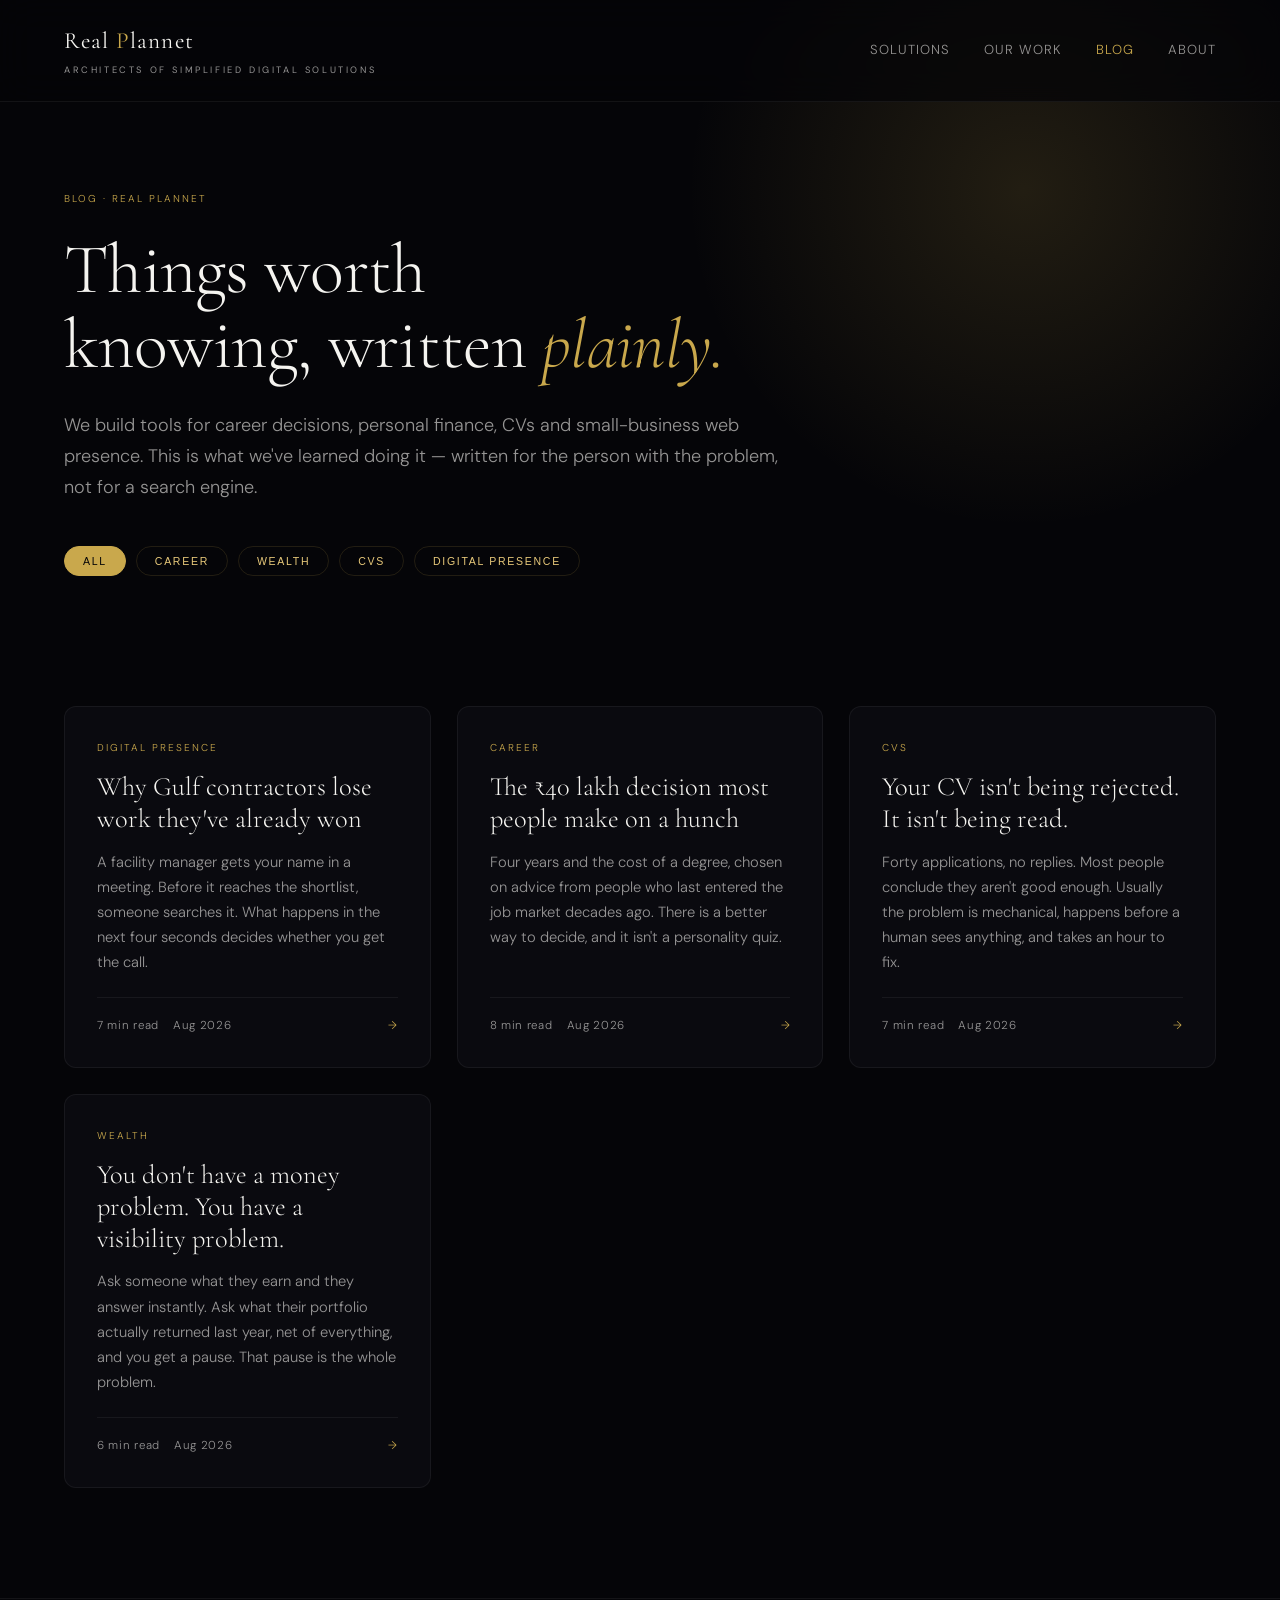
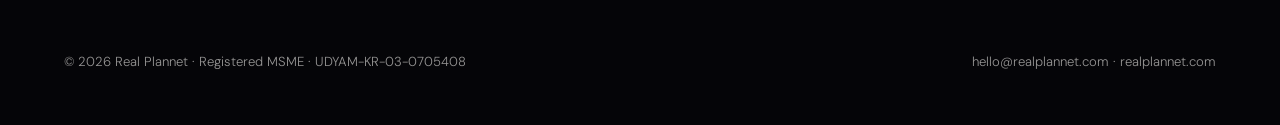
==== blog/index.html @ 3cfb834f "Add blog: 4 posts covering Career Blueprint, Wealth Compass, Make My CV and Digital Presence" ====
<!DOCTYPE html>
<html lang="en">
<head>
<meta charset="UTF-8">
<meta name="viewport" content="width=device-width, initial-scale=1.0">
<title>Blog — Real Plannet | Careers, Wealth, CVs &amp; Digital Presence</title>
<meta name="description" content="Practical writing on career decisions, personal finance clarity, recruiter-ready CVs, and getting a small business found online — from the studio behind Career Blueprint, Wealth Compass, Make My CV and Digital Presence.">
<link rel="canonical" href="https://realplannet.com/blog/">
<meta property="og:type" content="website">
<meta property="og:site_name" content="Real Plannet">
<meta property="og:title" content="Blog — Real Plannet">
<meta property="og:description" content="Practical writing on career decisions, personal finance, CVs and getting found online.">
<meta property="og:url" content="https://realplannet.com/blog/">
<meta property="og:image" content="https://realplannet.com/assets/icon-512.png">
<meta name="twitter:card" content="summary_large_image">
<meta name="twitter:title" content="Blog — Real Plannet">
<meta name="twitter:description" content="Practical writing on career decisions, personal finance, CVs and getting found online.">
<meta name="twitter:image" content="https://realplannet.com/assets/icon-512.png">
<link rel="icon" href="/favicon.ico">
<link rel="apple-touch-icon" href="/apple-touch-icon.png">
<link rel="preconnect" href="https://fonts.googleapis.com">
<link rel="preconnect" href="https://fonts.gstatic.com" crossorigin>
<link href="https://fonts.googleapis.com/css2?family=Cormorant+Garamond:ital,wght@0,300;0,400;0,600;1,300;1,400&family=DM+Sans:wght@300;400;500&display=swap" rel="stylesheet">
<link rel="stylesheet" href="/blog/blog.css">

<!-- ============================================================
     BLOG INDEX
     TO ADD A POST:
       1. Copy _TEMPLATE.html → your-slug.html, fill it in
       2. Add ONE <a class="card"> block below (newest first)
       3. Add the URL to /sitemap.xml
       4. Add it to the "blogPost" array in the JSON-LD at the
          bottom of this file
     See README.md in this folder for the full checklist.
     ============================================================ -->
</head>
<body>

<nav class="nav">
  <div class="wrap">
    <a href="/" class="brand">Real <span class="g">P</span>lannet<small>Architects of Simplified Digital Solutions</small></a>
    <div class="nav-links">
      <a href="/#solutions">Solutions</a>
      <a href="/work.html">Our Work</a>
      <a href="/blog/" class="active">Blog</a>
      <a href="/#about">About</a>
    </div>
  </div>
</nav>

<header class="hero">
  <div class="wrap">
    <span class="eyebrow">Blog · Real Plannet</span>
    <h1>Things worth<br>knowing, written <em>plainly.</em></h1>
    <p class="lede">We build tools for career decisions, personal finance, CVs and small-business web presence. This is what we've learned doing it — written for the person with the problem, not for a search engine.</p>

    <div class="cats">
      <button class="cat active" data-cat="all">All</button>
      <button class="cat" data-cat="career">Career</button>
      <button class="cat" data-cat="wealth">Wealth</button>
      <button class="cat" data-cat="cv">CVs</button>
      <button class="cat" data-cat="digital">Digital Presence</button>
    </div>
  </div>
</header>

<main class="wrap">
  <div class="posts" id="posts">

    <!-- ===== POST 1 ===== -->
    <a class="card" href="/blog/gulf-contractors-lose-work-online.html" data-cat="digital">
      <span class="card-tag">Digital Presence</span>
      <h2>Why Gulf contractors lose work they've already won</h2>
      <p>A facility manager gets your name in a meeting. Before it reaches the shortlist, someone searches it. What happens in the next four seconds decides whether you get the call.</p>
      <div class="card-meta"><span>7 min read</span><span>Aug 2026</span><span class="card-arrow">→</span></div>
    </a>

    <!-- ===== POST 2 ===== -->
    <a class="card" href="/blog/choosing-a-degree-without-guessing.html" data-cat="career">
      <span class="card-tag">Career</span>
      <h2>The ₹40 lakh decision most people make on a hunch</h2>
      <p>Four years and the cost of a degree, chosen on advice from people who last entered the job market decades ago. There is a better way to decide, and it isn't a personality quiz.</p>
      <div class="card-meta"><span>8 min read</span><span>Aug 2026</span><span class="card-arrow">→</span></div>
    </a>

    <!-- ===== POST 3 ===== -->
    <a class="card" href="/blog/your-cv-is-not-being-read.html" data-cat="cv">
      <span class="card-tag">CVs</span>
      <h2>Your CV isn't being rejected. It isn't being read.</h2>
      <p>Forty applications, no replies. Most people conclude they aren't good enough. Usually the problem is mechanical, happens before a human sees anything, and takes an hour to fix.</p>
      <div class="card-meta"><span>7 min read</span><span>Aug 2026</span><span class="card-arrow">→</span></div>
    </a>

    <!-- ===== POST 4 ===== -->
    <a class="card" href="/blog/you-dont-have-a-money-problem.html" data-cat="wealth">
      <span class="card-tag">Wealth</span>
      <h2>You don't have a money problem. You have a visibility problem.</h2>
      <p>Ask someone what they earn and they answer instantly. Ask what their portfolio actually returned last year, net of everything, and you get a pause. That pause is the whole problem.</p>
      <div class="card-meta"><span>6 min read</span><span>Aug 2026</span><span class="card-arrow">→</span></div>
    </a>

  </div>
</main>

<footer>
  <div class="wrap">
    <span>© 2026 Real Plannet · Registered MSME · UDYAM-KR-03-0705408</span>
    <span><a href="mailto:hello@realplannet.com">hello@realplannet.com</a> · <a href="/">realplannet.com</a></span>
  </div>
</footer>

<script>
// Category filter — no dependencies, no build step.
document.querySelectorAll('.cat').forEach(function(btn){
  btn.addEventListener('click', function(){
    var cat = btn.getAttribute('data-cat');
    document.querySelectorAll('.cat').forEach(function(b){ b.classList.remove('active'); });
    btn.classList.add('active');
    document.querySelectorAll('#posts .card').forEach(function(card){
      card.style.display = (cat === 'all' || card.getAttribute('data-cat') === cat) ? 'flex' : 'none';
    });
  });
});
</script>

<script type="application/ld+json">
{
  "@context":"https://schema.org",
  "@type":"Blog",
  "@id":"https://realplannet.com/blog/#blog",
  "name":"Real Plannet Blog",
  "url":"https://realplannet.com/blog/",
  "description":"Practical writing on career decisions, personal finance clarity, recruiter-ready CVs, and getting a small business found online.",
  "inLanguage":"en",
  "publisher":{
    "@type":"Organization",
    "@id":"https://realplannet.com/#organization",
    "name":"Real Plannet",
    "url":"https://realplannet.com/",
    "logo":{"@type":"ImageObject","url":"https://realplannet.com/assets/icon-512.png"}
  },
  "blogPost":[
    {
      "@type":"BlogPosting",
      "headline":"Why Gulf contractors lose work they've already won",
      "url":"https://realplannet.com/blog/gulf-contractors-lose-work-online.html",
      "datePublished":"2026-08-14",
      "author":{"@type":"Organization","name":"Real Plannet"}
    },
    {
      "@type":"BlogPosting",
      "headline":"The ₹40 lakh decision most people make on a hunch",
      "url":"https://realplannet.com/blog/choosing-a-degree-without-guessing.html",
      "datePublished":"2026-08-14",
      "author":{"@type":"Organization","name":"Real Plannet"}
    },
    {
      "@type":"BlogPosting",
      "headline":"Your CV isn't being rejected. It isn't being read.",
      "url":"https://realplannet.com/blog/your-cv-is-not-being-read.html",
      "datePublished":"2026-08-14",
      "author":{"@type":"Organization","name":"Real Plannet"}
    },
    {
      "@type":"BlogPosting",
      "headline":"You don't have a money problem. You have a visibility problem.",
      "url":"https://realplannet.com/blog/you-dont-have-a-money-problem.html",
      "datePublished":"2026-08-14",
      "author":{"@type":"Organization","name":"Real Plannet"}
    }
  ]
}
</script>

</body>
</html>
---- blog/blog.css ----
/* ============================================================
   REAL PLANNET — BLOG STYLESHEET
   Built to Brand Guidelines v1.0 (2026)

   Shared by every page in /blog/. Add a new post by copying
   _TEMPLATE.html — never redefine styles inside a post.

   Brand rules encoded here:
     01 Palette   — #050508 / #0a0a0f / #080d1a / #c9a84c / #f5f4f0
     02 Type      — Cormorant Garamond (display) + DM Sans (body)
     03 Logo      — gold "P" in "Plannet" only, never the whole word
     04 Buttons   — 100px pill, DM Sans 500 13px, 0.05em, 14px 30px
                    gold filled = primary (one per section)
                    gold ghost  = secondary
     05 Voice     — direct, specific, no hollow agency speak
   ============================================================ */

:root{
  --black:#050508;
  --deep:#0a0a0f;
  --navy:#080d1a;
  --gold:#c9a84c;
  --gold-light:#e8c97a;
  --gold-dim:rgba(201,168,76,0.15);
  --white:#f5f4f0;
  --white-dim:rgba(245,244,240,0.6);
  --white-faint:rgba(245,244,240,0.06);
  --font-display:'Cormorant Garamond', serif;
  --font-body:'DM Sans', sans-serif;
  --radius-card:12px;
  --radius-pill:100px;
}

*{margin:0;padding:0;box-sizing:border-box}
html{scroll-behavior:smooth}
body{
  background:var(--black);
  color:var(--white);
  font-family:var(--font-body);
  font-weight:300;
  line-height:1.7;
  -webkit-font-smoothing:antialiased;
  overflow-x:hidden;
}
a{color:inherit;text-decoration:none}
img{max-width:100%;display:block}
.wrap{width:min(1180px,90vw);margin:0 auto}
.wrap-narrow{width:min(760px,90vw);margin:0 auto}

/* ---------- nav ---------- */
.nav{
  position:fixed;top:0;left:0;right:0;z-index:100;
  padding:22px 0;background:rgba(5,5,8,0.72);
  backdrop-filter:blur(18px);border-bottom:1px solid var(--white-faint);
}
.nav .wrap{display:flex;align-items:center;justify-content:space-between;gap:24px}
/* Brand guide 03 — gold P only */
.brand{font-family:var(--font-display);font-size:1.45rem;font-weight:400;letter-spacing:.05em}
.brand .g{color:var(--gold)}
.brand small{
  display:block;font-family:var(--font-body);font-size:.58rem;
  letter-spacing:.28em;text-transform:uppercase;color:var(--white-dim);margin-top:2px
}
.nav-links{display:flex;gap:34px;font-size:.82rem;letter-spacing:.08em;text-transform:uppercase}
.nav-links a{color:var(--white-dim);transition:color .3s}
.nav-links a:hover,.nav-links a.active{color:var(--gold)}
@media(max-width:820px){.nav-links{display:none}}

/* ---------- shared: section label (brand guide 02) ---------- */
.eyebrow{
  display:block;font-size:10px;letter-spacing:.2em;
  text-transform:uppercase;color:var(--gold);margin-bottom:26px
}

/* ---------- blog index hero ---------- */
.hero{padding:190px 0 70px;position:relative;overflow:hidden}
.hero::after{
  content:'';position:absolute;top:-30%;right:-10%;width:60vw;height:60vw;
  background:radial-gradient(circle,var(--gold-dim) 0%,transparent 62%);
  pointer-events:none;
}
h1{
  font-family:var(--font-display);font-weight:300;
  font-size:clamp(2.6rem,6vw,4.4rem);line-height:1.06;letter-spacing:-.01em
}
h1 em{font-style:italic;color:var(--gold)}
.lede{
  max-width:62ch;margin-top:28px;color:var(--white-dim);
  font-size:clamp(1rem,1.5vw,1.13rem)
}

/* ---------- category filter ---------- */
.cats{display:flex;gap:10px;flex-wrap:wrap;margin:44px 0 0}
.cat{
  font-size:.66rem;letter-spacing:.16em;text-transform:uppercase;
  padding:8px 18px;border:1px solid var(--gold-dim);
  border-radius:var(--radius-pill);color:var(--gold-light);
  cursor:pointer;transition:background .3s,border-color .3s;background:transparent
}
.cat:hover{background:rgba(201,168,76,0.15)}
.cat.active{background:var(--gold);color:var(--black);border-color:var(--gold)}

/* ---------- post grid ---------- */
.posts{
  display:grid;grid-template-columns:repeat(auto-fill,minmax(330px,1fr));
  gap:26px;padding:60px 0 110px
}
.card{
  border:1px solid var(--white-faint);border-radius:var(--radius-card);
  background:var(--deep);padding:32px;
  display:flex;flex-direction:column;
  transition:border-color .35s,transform .35s
}
.card:hover{border-color:rgba(201,168,76,0.35);transform:translateY(-3px)}
.card-tag{
  font-size:10px;letter-spacing:.2em;text-transform:uppercase;
  color:var(--gold);margin-bottom:16px
}
.card h2{
  font-family:var(--font-display);font-weight:300;
  font-size:1.65rem;line-height:1.2;margin-bottom:14px
}
.card p{color:var(--white-dim);font-size:.92rem;flex-grow:1}
.card-meta{
  display:flex;gap:14px;margin-top:22px;padding-top:18px;
  border-top:1px solid var(--white-faint);
  font-size:.72rem;color:var(--white-dim);letter-spacing:.06em
}
.card-arrow{margin-left:auto;color:var(--gold)}

/* ---------- article ---------- */
.article{padding:170px 0 40px}
.article-head{border-bottom:1px solid var(--white-faint);padding-bottom:38px;margin-bottom:44px}
.article h1{font-size:clamp(2.1rem,4.6vw,3.4rem);line-height:1.12}
.article-meta{
  display:flex;gap:16px;flex-wrap:wrap;margin-top:24px;
  font-size:.76rem;color:var(--white-dim);letter-spacing:.06em
}
.article-body{padding-bottom:80px}
.article-body h2{
  font-family:var(--font-display);font-weight:300;font-size:2rem;
  line-height:1.2;margin:54px 0 18px
}
.article-body h3{
  font-family:var(--font-body);font-weight:500;font-size:1.02rem;
  letter-spacing:.02em;margin:36px 0 12px;color:var(--white)
}
.article-body p{color:var(--white-dim);margin-bottom:20px;font-size:1.02rem}
.article-body strong{color:var(--white);font-weight:400}
.article-body em{font-style:italic}
.article-body a:not(.btn):not(.visit){
  color:var(--gold);border-bottom:1px solid var(--gold-dim);
  transition:border-color .3s
}
.article-body a:not(.btn):not(.visit):hover{border-color:var(--gold)}
.article-body ul,.article-body ol{margin:0 0 22px 22px;color:var(--white-dim)}
.article-body li{margin-bottom:10px}
.article-body li::marker{color:var(--gold)}

/* pull quote */
.pull{
  border-left:2px solid var(--gold);background:var(--gold-dim);
  border-radius:0 var(--radius-card) var(--radius-card) 0;
  padding:26px 30px;margin:34px 0;
  font-family:var(--font-display);font-style:italic;
  font-size:1.35rem;font-weight:300;line-height:1.45;color:var(--white)
}

/* key-number callout */
.kpi{
  display:grid;grid-template-columns:repeat(auto-fit,minmax(140px,1fr));
  gap:14px;margin:34px 0
}
.kpi-cell{
  background:rgba(5,5,8,0.5);border:1px solid var(--white-faint);
  border-radius:var(--radius-card);padding:22px
}
.kpi-cell b{
  display:block;font-family:var(--font-display);font-size:2.2rem;
  font-weight:300;color:var(--gold);line-height:1
}
.kpi-cell span{
  display:block;margin-top:8px;font-size:.72rem;
  letter-spacing:.14em;text-transform:uppercase;color:var(--white-dim)
}

/* comparison table */
.article-body table{
  width:100%;border-collapse:collapse;margin:30px 0;font-size:.92rem
}
.article-body th{
  text-align:left;padding:13px 14px;border-bottom:1px solid var(--gold-dim);
  font-size:10px;letter-spacing:.16em;text-transform:uppercase;
  color:var(--gold);font-weight:500
}
.article-body td{
  padding:13px 14px;border-bottom:1px solid var(--white-faint);
  color:var(--white-dim);vertical-align:top
}

/* inline product CTA */
.product-cta{
  border:1px solid var(--white-faint);border-radius:var(--radius-card);
  background:var(--deep);padding:32px;margin:44px 0
}
.product-cta .eyebrow{margin-bottom:14px}
.product-cta h4{
  font-family:var(--font-display);font-size:1.6rem;
  font-weight:300;margin-bottom:12px
}
.product-cta p{color:var(--white-dim);font-size:.94rem;margin-bottom:22px}

/* Brand guide 04 — buttons */
.btn{
  display:inline-flex;align-items:center;gap:8px;
  padding:14px 30px;background:var(--gold);color:var(--black);
  font-family:var(--font-body);font-size:13px;font-weight:500;letter-spacing:.05em;
  border-radius:var(--radius-pill);border:none;
  transition:background .3s,box-shadow .3s
}
.btn:hover{background:var(--gold-light);box-shadow:0 0 24px rgba(201,168,76,0.35)}
.visit{
  display:inline-flex;align-items:center;gap:8px;
  padding:13px 30px;background:transparent;
  border:1px solid var(--gold);color:var(--gold);
  font-family:var(--font-body);font-size:13px;font-weight:400;letter-spacing:.05em;
  border-radius:var(--radius-pill);white-space:nowrap;transition:background .3s
}
.visit:hover{background:rgba(201,168,76,0.15)}

/* ---------- related / next ---------- */
.related{border-top:1px solid var(--white-faint);padding:60px 0 100px}
.related h3{
  font-family:var(--font-display);font-size:1.8rem;
  font-weight:300;margin-bottom:28px
}
.related-grid{display:grid;grid-template-columns:repeat(auto-fit,minmax(280px,1fr));gap:20px}

/* ---------- footer ---------- */
footer{
  border-top:1px solid var(--white-faint);padding:52px 0;
  font-size:.82rem;color:var(--white-dim)
}
footer .wrap{display:flex;justify-content:space-between;gap:24px;flex-wrap:wrap;align-items:center}
footer a:hover{color:var(--gold)}
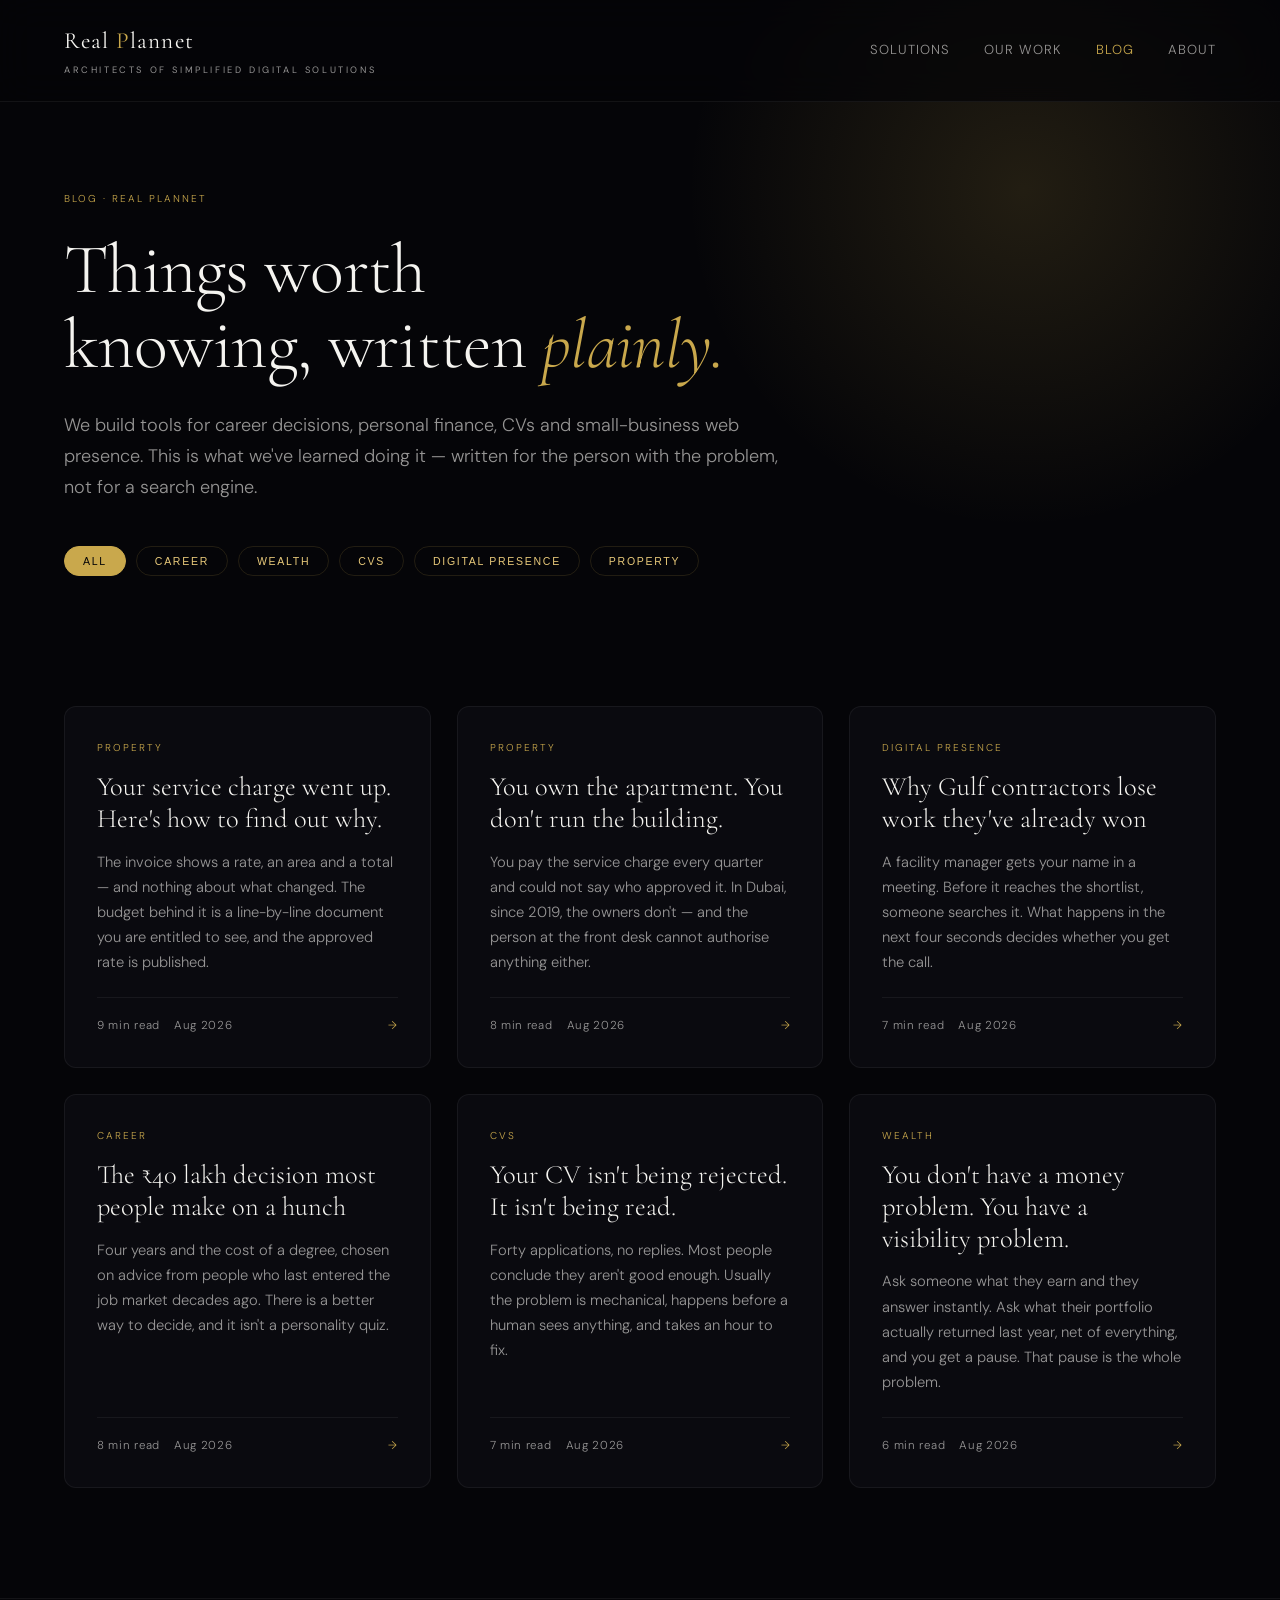
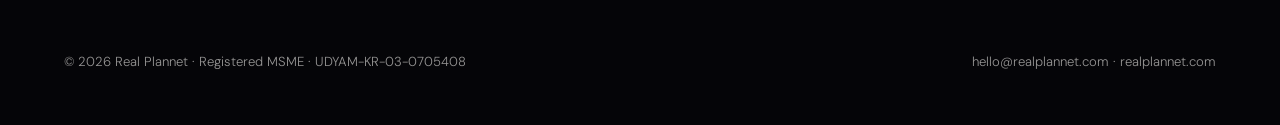
==== commit c07b6cea: "Blog: Your service charge went up. Here's how to find out why. Adds the service-charge breakdown pos" ====
--- a/blog/index.html
+++ b/blog/index.html
@@ -3,18 +3,18 @@
 <head>
 <meta charset="UTF-8">
 <meta name="viewport" content="width=device-width, initial-scale=1.0">
-<title>Blog — Real Plannet | Careers, Wealth, CVs &amp; Digital Presence</title>
-<meta name="description" content="Practical writing on career decisions, personal finance clarity, recruiter-ready CVs, and getting a small business found online — from the studio behind Career Blueprint, Wealth Compass, Make My CV and Digital Presence.">
+<title>Blog — Real Plannet | Careers, Wealth, CVs, Property &amp; Digital Presence</title>
+<meta name="description" content="Practical writing on career decisions, personal finance clarity, recruiter-ready CVs, property ownership, and getting a small business found online — from the studio behind Career Blueprint, Wealth Compass, Make My CV and Digital Presence.">
 <link rel="canonical" href="https://realplannet.com/blog/">
 <meta property="og:type" content="website">
 <meta property="og:site_name" content="Real Plannet">
 <meta property="og:title" content="Blog — Real Plannet">
-<meta property="og:description" content="Practical writing on career decisions, personal finance, CVs and getting found online.">
+<meta property="og:description" content="Practical writing on career decisions, personal finance, CVs, property and getting found online.">
 <meta property="og:url" content="https://realplannet.com/blog/">
 <meta property="og:image" content="https://realplannet.com/assets/icon-512.png">
 <meta name="twitter:card" content="summary_large_image">
 <meta name="twitter:title" content="Blog — Real Plannet">
-<meta name="twitter:description" content="Practical writing on career decisions, personal finance, CVs and getting found online.">
+<meta name="twitter:description" content="Practical writing on career decisions, personal finance, CVs, property and getting found online.">
 <meta name="twitter:image" content="https://realplannet.com/assets/icon-512.png">
 <link rel="icon" href="/favicon.ico">
 <link rel="apple-touch-icon" href="/apple-touch-icon.png">
@@ -60,6 +60,7 @@
       <button class="cat" data-cat="wealth">Wealth</button>
       <button class="cat" data-cat="cv">CVs</button>
       <button class="cat" data-cat="digital">Digital Presence</button>
+      <button class="cat" data-cat="property">Property</button>
     </div>
   </div>
 </header>
@@ -68,6 +69,22 @@
   <div class="posts" id="posts">
 
     <!-- ===== POST 1 ===== -->
+    <a class="card" href="/blog/what-your-service-charge-pays-for.html" data-cat="property">
+      <span class="card-tag">Property</span>
+      <h2>Your service charge went up. Here's how to find out why.</h2>
+      <p>The invoice shows a rate, an area and a total — and nothing about what changed. The budget behind it is a line-by-line document you are entitled to see, and the approved rate is published.</p>
+      <div class="card-meta"><span>9 min read</span><span>Aug 2026</span><span class="card-arrow">→</span></div>
+    </a>
+
+    <!-- ===== POST 2 ===== -->
+    <a class="card" href="/blog/who-actually-runs-your-building.html" data-cat="property">
+      <span class="card-tag">Property</span>
+      <h2>You own the apartment. You don't run the building.</h2>
+      <p>You pay the service charge every quarter and could not say who approved it. In Dubai, since 2019, the owners don't — and the person at the front desk cannot authorise anything either.</p>
+      <div class="card-meta"><span>8 min read</span><span>Aug 2026</span><span class="card-arrow">→</span></div>
+    </a>
+
+    <!-- ===== POST 3 ===== -->
     <a class="card" href="/blog/gulf-contractors-lose-work-online.html" data-cat="digital">
       <span class="card-tag">Digital Presence</span>
       <h2>Why Gulf contractors lose work they've already won</h2>
@@ -75,7 +92,7 @@
       <div class="card-meta"><span>7 min read</span><span>Aug 2026</span><span class="card-arrow">→</span></div>
     </a>
 
-    <!-- ===== POST 2 ===== -->
+    <!-- ===== POST 4 ===== -->
     <a class="card" href="/blog/choosing-a-degree-without-guessing.html" data-cat="career">
       <span class="card-tag">Career</span>
       <h2>The ₹40 lakh decision most people make on a hunch</h2>
@@ -83,7 +100,7 @@
       <div class="card-meta"><span>8 min read</span><span>Aug 2026</span><span class="card-arrow">→</span></div>
     </a>
 
-    <!-- ===== POST 3 ===== -->
+    <!-- ===== POST 5 ===== -->
     <a class="card" href="/blog/your-cv-is-not-being-read.html" data-cat="cv">
       <span class="card-tag">CVs</span>
       <h2>Your CV isn't being rejected. It isn't being read.</h2>
@@ -91,7 +108,7 @@
       <div class="card-meta"><span>7 min read</span><span>Aug 2026</span><span class="card-arrow">→</span></div>
     </a>
 
-    <!-- ===== POST 4 ===== -->
+    <!-- ===== POST 6 ===== -->
     <a class="card" href="/blog/you-dont-have-a-money-problem.html" data-cat="wealth">
       <span class="card-tag">Wealth</span>
       <h2>You don't have a money problem. You have a visibility problem.</h2>
@@ -130,7 +147,7 @@
   "@id":"https://realplannet.com/blog/#blog",
   "name":"Real Plannet Blog",
   "url":"https://realplannet.com/blog/",
-  "description":"Practical writing on career decisions, personal finance clarity, recruiter-ready CVs, and getting a small business found online.",
+  "description":"Practical writing on career decisions, personal finance clarity, recruiter-ready CVs, property ownership, and getting a small business found online.",
   "inLanguage":"en",
   "publisher":{
     "@type":"Organization",
@@ -142,6 +159,20 @@
   "blogPost":[
     {
       "@type":"BlogPosting",
+      "headline":"Your service charge went up. Here's how to find out why.",
+      "url":"https://realplannet.com/blog/what-your-service-charge-pays-for.html",
+      "datePublished":"2026-08-18",
+      "author":{"@type":"Organization","name":"Real Plannet"}
+    },
+    {
+      "@type":"BlogPosting",
+      "headline":"You own the apartment. You don't run the building.",
+      "url":"https://realplannet.com/blog/who-actually-runs-your-building.html",
+      "datePublished":"2026-08-17",
+      "author":{"@type":"Organization","name":"Real Plannet"}
+    },
+    {
+      "@type":"BlogPosting",
       "headline":"Why Gulf contractors lose work they've already won",
       "url":"https://realplannet.com/blog/gulf-contractors-lose-work-online.html",
       "datePublished":"2026-08-14",
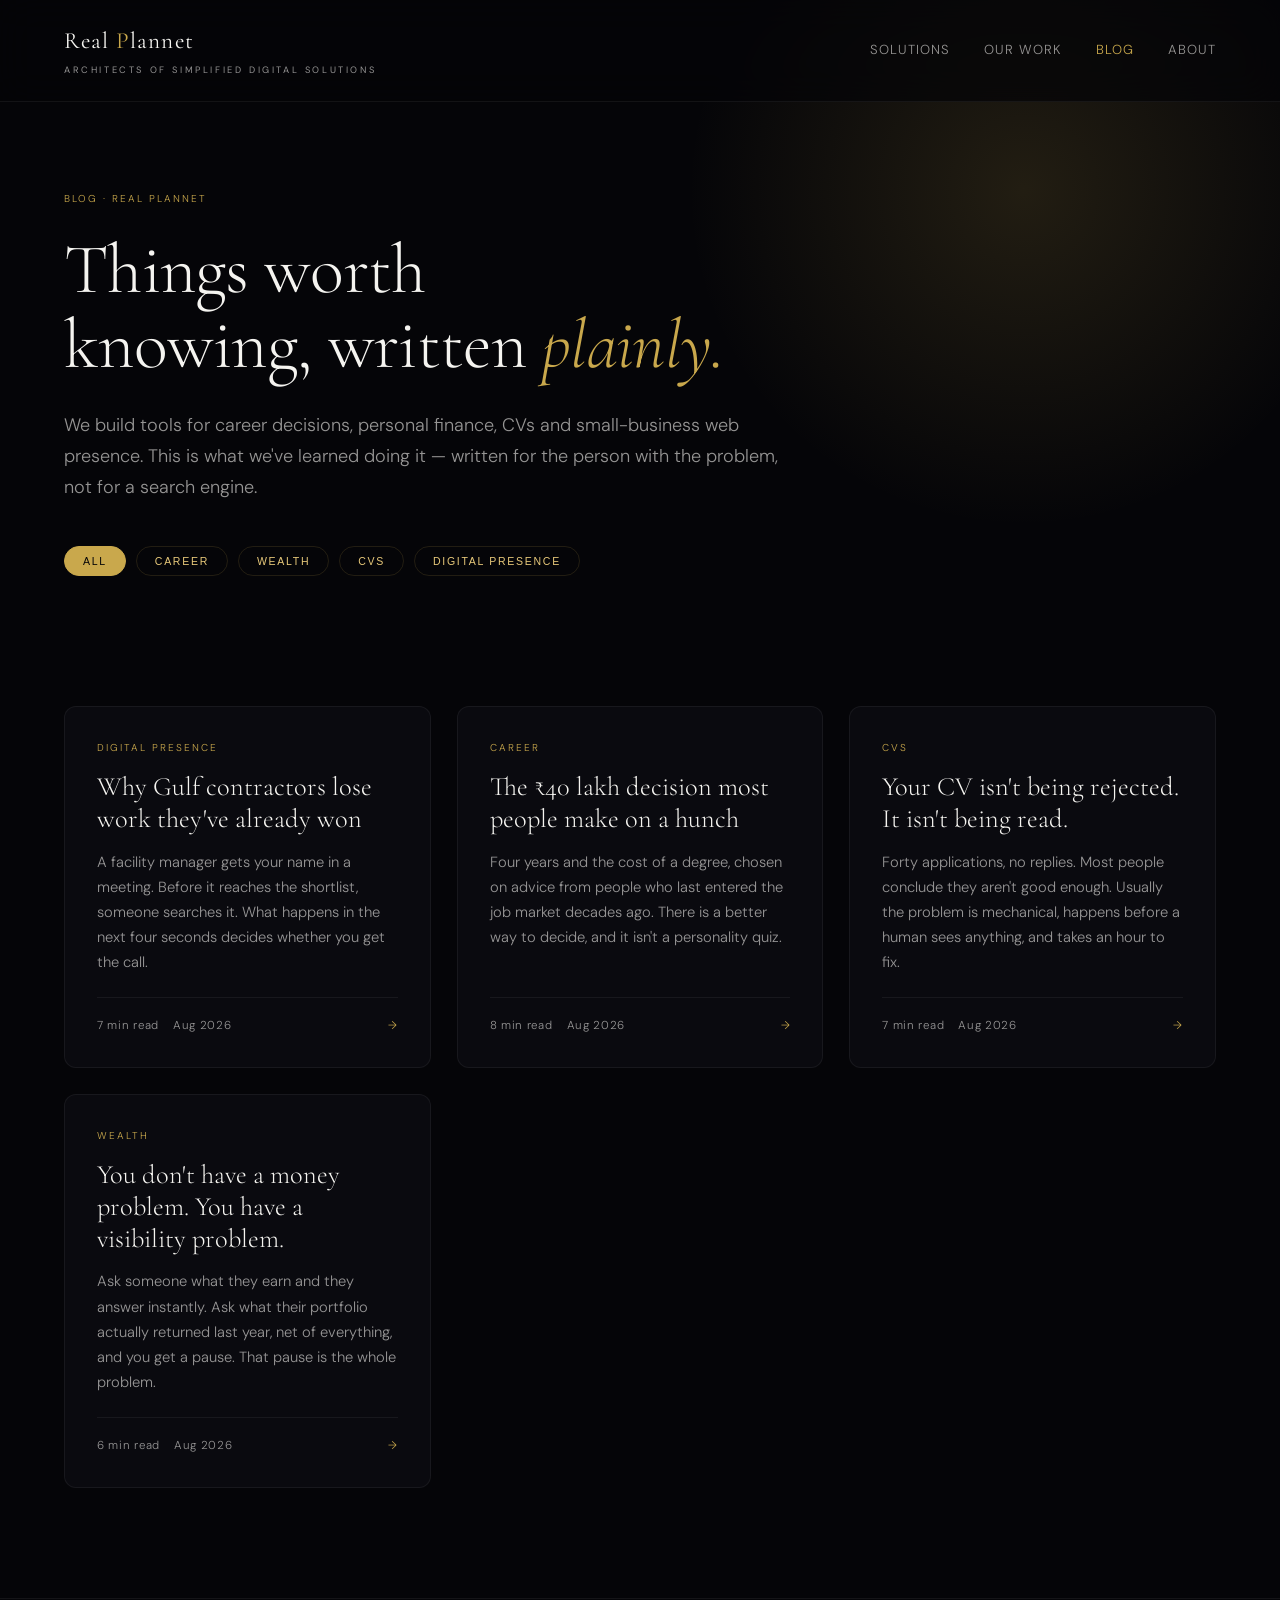
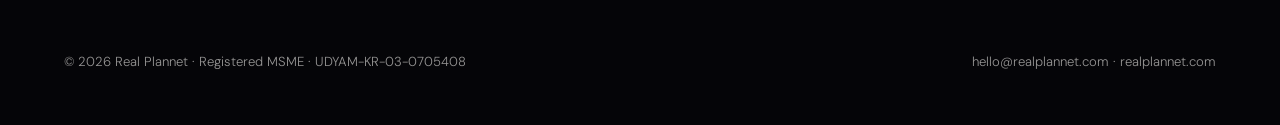
==== commit 87d1c627: "Revert "Blog: Your service charge went up. Here's how to find out why." This reverts commit c07b6cea" ====
--- a/blog/index.html
+++ b/blog/index.html
@@ -3,18 +3,18 @@
 <head>
 <meta charset="UTF-8">
 <meta name="viewport" content="width=device-width, initial-scale=1.0">
-<title>Blog — Real Plannet | Careers, Wealth, CVs, Property &amp; Digital Presence</title>
-<meta name="description" content="Practical writing on career decisions, personal finance clarity, recruiter-ready CVs, property ownership, and getting a small business found online — from the studio behind Career Blueprint, Wealth Compass, Make My CV and Digital Presence.">
+<title>Blog — Real Plannet | Careers, Wealth, CVs &amp; Digital Presence</title>
+<meta name="description" content="Practical writing on career decisions, personal finance clarity, recruiter-ready CVs, and getting a small business found online — from the studio behind Career Blueprint, Wealth Compass, Make My CV and Digital Presence.">
 <link rel="canonical" href="https://realplannet.com/blog/">
 <meta property="og:type" content="website">
 <meta property="og:site_name" content="Real Plannet">
 <meta property="og:title" content="Blog — Real Plannet">
-<meta property="og:description" content="Practical writing on career decisions, personal finance, CVs, property and getting found online.">
+<meta property="og:description" content="Practical writing on career decisions, personal finance, CVs and getting found online.">
 <meta property="og:url" content="https://realplannet.com/blog/">
 <meta property="og:image" content="https://realplannet.com/assets/icon-512.png">
 <meta name="twitter:card" content="summary_large_image">
 <meta name="twitter:title" content="Blog — Real Plannet">
-<meta name="twitter:description" content="Practical writing on career decisions, personal finance, CVs, property and getting found online.">
+<meta name="twitter:description" content="Practical writing on career decisions, personal finance, CVs and getting found online.">
 <meta name="twitter:image" content="https://realplannet.com/assets/icon-512.png">
 <link rel="icon" href="/favicon.ico">
 <link rel="apple-touch-icon" href="/apple-touch-icon.png">
@@ -60,7 +60,6 @@
       <button class="cat" data-cat="wealth">Wealth</button>
       <button class="cat" data-cat="cv">CVs</button>
       <button class="cat" data-cat="digital">Digital Presence</button>
-      <button class="cat" data-cat="property">Property</button>
     </div>
   </div>
 </header>
@@ -69,22 +68,6 @@
   <div class="posts" id="posts">
 
     <!-- ===== POST 1 ===== -->
-    <a class="card" href="/blog/what-your-service-charge-pays-for.html" data-cat="property">
-      <span class="card-tag">Property</span>
-      <h2>Your service charge went up. Here's how to find out why.</h2>
-      <p>The invoice shows a rate, an area and a total — and nothing about what changed. The budget behind it is a line-by-line document you are entitled to see, and the approved rate is published.</p>
-      <div class="card-meta"><span>9 min read</span><span>Aug 2026</span><span class="card-arrow">→</span></div>
-    </a>
-
-    <!-- ===== POST 2 ===== -->
-    <a class="card" href="/blog/who-actually-runs-your-building.html" data-cat="property">
-      <span class="card-tag">Property</span>
-      <h2>You own the apartment. You don't run the building.</h2>
-      <p>You pay the service charge every quarter and could not say who approved it. In Dubai, since 2019, the owners don't — and the person at the front desk cannot authorise anything either.</p>
-      <div class="card-meta"><span>8 min read</span><span>Aug 2026</span><span class="card-arrow">→</span></div>
-    </a>
-
-    <!-- ===== POST 3 ===== -->
     <a class="card" href="/blog/gulf-contractors-lose-work-online.html" data-cat="digital">
       <span class="card-tag">Digital Presence</span>
       <h2>Why Gulf contractors lose work they've already won</h2>
@@ -92,7 +75,7 @@
       <div class="card-meta"><span>7 min read</span><span>Aug 2026</span><span class="card-arrow">→</span></div>
     </a>
 
-    <!-- ===== POST 4 ===== -->
+    <!-- ===== POST 2 ===== -->
     <a class="card" href="/blog/choosing-a-degree-without-guessing.html" data-cat="career">
       <span class="card-tag">Career</span>
       <h2>The ₹40 lakh decision most people make on a hunch</h2>
@@ -100,7 +83,7 @@
       <div class="card-meta"><span>8 min read</span><span>Aug 2026</span><span class="card-arrow">→</span></div>
     </a>
 
-    <!-- ===== POST 5 ===== -->
+    <!-- ===== POST 3 ===== -->
     <a class="card" href="/blog/your-cv-is-not-being-read.html" data-cat="cv">
       <span class="card-tag">CVs</span>
       <h2>Your CV isn't being rejected. It isn't being read.</h2>
@@ -108,7 +91,7 @@
       <div class="card-meta"><span>7 min read</span><span>Aug 2026</span><span class="card-arrow">→</span></div>
     </a>
 
-    <!-- ===== POST 6 ===== -->
+    <!-- ===== POST 4 ===== -->
     <a class="card" href="/blog/you-dont-have-a-money-problem.html" data-cat="wealth">
       <span class="card-tag">Wealth</span>
       <h2>You don't have a money problem. You have a visibility problem.</h2>
@@ -147,7 +130,7 @@
   "@id":"https://realplannet.com/blog/#blog",
   "name":"Real Plannet Blog",
   "url":"https://realplannet.com/blog/",
-  "description":"Practical writing on career decisions, personal finance clarity, recruiter-ready CVs, property ownership, and getting a small business found online.",
+  "description":"Practical writing on career decisions, personal finance clarity, recruiter-ready CVs, and getting a small business found online.",
   "inLanguage":"en",
   "publisher":{
     "@type":"Organization",
@@ -157,20 +140,6 @@
     "logo":{"@type":"ImageObject","url":"https://realplannet.com/assets/icon-512.png"}
   },
   "blogPost":[
-    {
-      "@type":"BlogPosting",
-      "headline":"Your service charge went up. Here's how to find out why.",
-      "url":"https://realplannet.com/blog/what-your-service-charge-pays-for.html",
-      "datePublished":"2026-08-18",
-      "author":{"@type":"Organization","name":"Real Plannet"}
-    },
-    {
-      "@type":"BlogPosting",
-      "headline":"You own the apartment. You don't run the building.",
-      "url":"https://realplannet.com/blog/who-actually-runs-your-building.html",
-      "datePublished":"2026-08-17",
-      "author":{"@type":"Organization","name":"Real Plannet"}
-    },
     {
       "@type":"BlogPosting",
       "headline":"Why Gulf contractors lose work they've already won",
